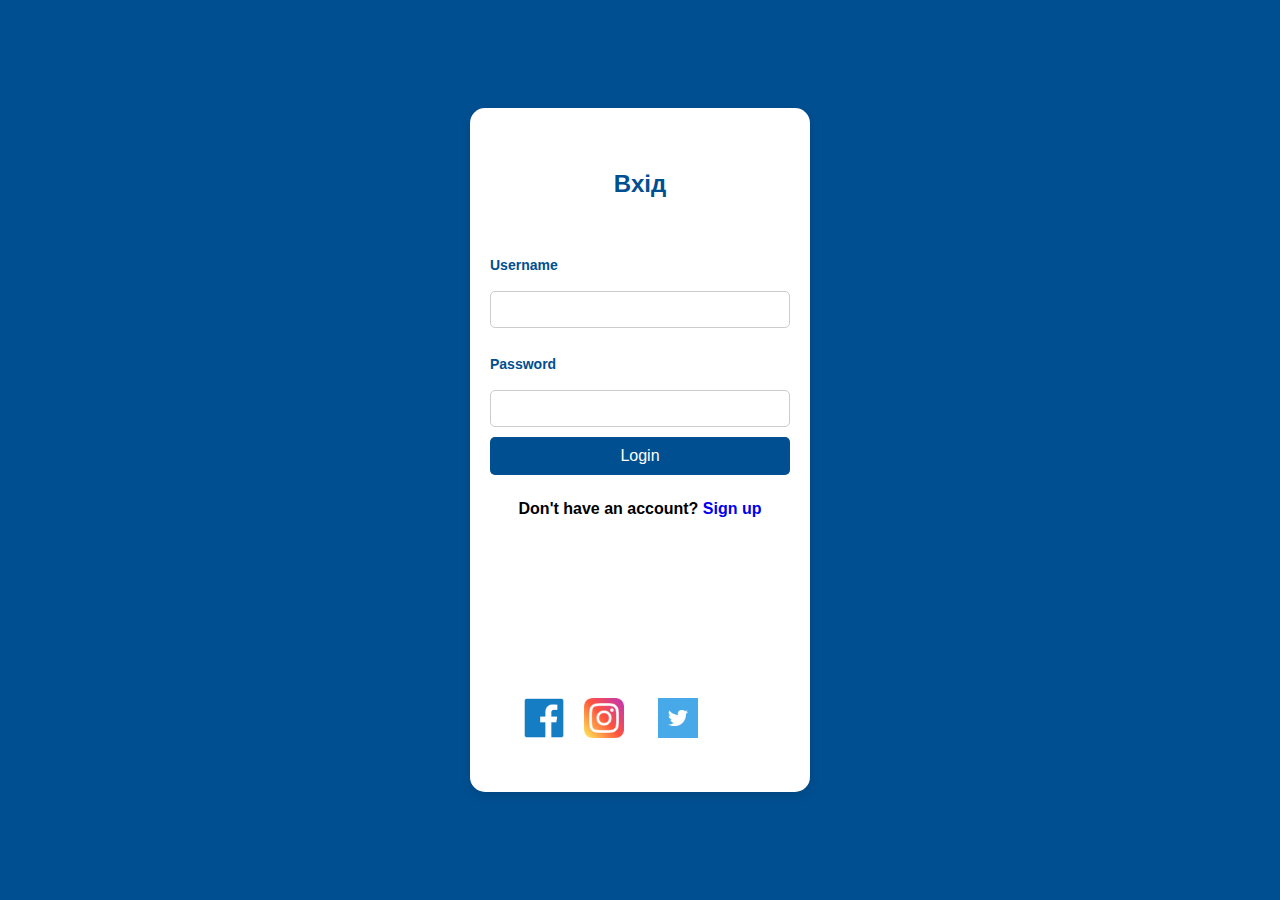
==== login.html @ 899f6657 "Зміни 08.02.25" ====
<!DOCTYPE html>
<html lang="en" xmlns="http://www.w3.org/1999/html">
<head>
    <meta charset="UTF-8">
    <meta name="viewport" content="width=device-width, initial-scale=1.0">
    <title>Login</title>
    <link rel="stylesheet" href="styles.css">
</head>
<body>
    <div class="container">
        <div class="registration-box">
            <h2>Вхід</h2>
            <form>
                <label for="username">Username</label>
                <input type="text" id="username"  required>

                <label for="password">Password</label>
                <input type="password" id="password"  required>

                <button type="submit">Login</button>
            </form>
            <p>Don't have an account? <a href="#"><strong>Sign up</strong></a></p>
              <div class="social-icons">
                <a href=""></a> <img src="[data-uri]" width="40px" height="40px"></a>
                <a href=""><img src="[data-uri]"width="40px" height="40px"></a>
                <a href=""><img src="[data-uri]"width="40px" height="40px"></a>
              </div>
        </div>
    </div>
</body>
</html>
---- styles.css ----
body {
    font-family: Arial, sans-serif;
    background-color: #004F91;
    display: flex;
    justify-content: center;
    align-items: center;
    height: 100vh;
    margin: 0;
    width:1000 px;
    line-height: 3;
}


.container {
    text-align: center;
}

.registration-box {
    background: white;
    padding: 20px;
    border-radius: 15px;
    box-shadow: 0px 4px 10px rgba(0, 0, 0, 0.1);
    width: 300px;

    font-weight:bold;
}

h2 {
    color: #004F91;
}

form {
    display: flex;
    flex-direction: column;
    color: #004F91;
    font-weight:bold;
     border-radius: 30px;
}
label {
    font-size: 14px;
    text-align: left;
    margin: 5px 0;
}

input {
    padding: 10px;
    margin-bottom: 10px;
    border: 1px solid #ccc;
    border-radius: 5px;
}

button {
    background: #004F91;
    color: white;
    padding: 10px;
    border: none;
    border-radius: 5px;
    cursor: pointer;
    font-size: 16px;
}

button:hover {
    background: #003366;
}

p {
    margin-top: 10px;
    font-weight:bold;
}

a {
    color: dark;
    text-decoration: none;
    font-weight: bold;
}

.social-icons {
    text-align: left;
    margin-top: 150px;
}

.social-icons a {
    display: inline-block;
    margin:  15px;
}
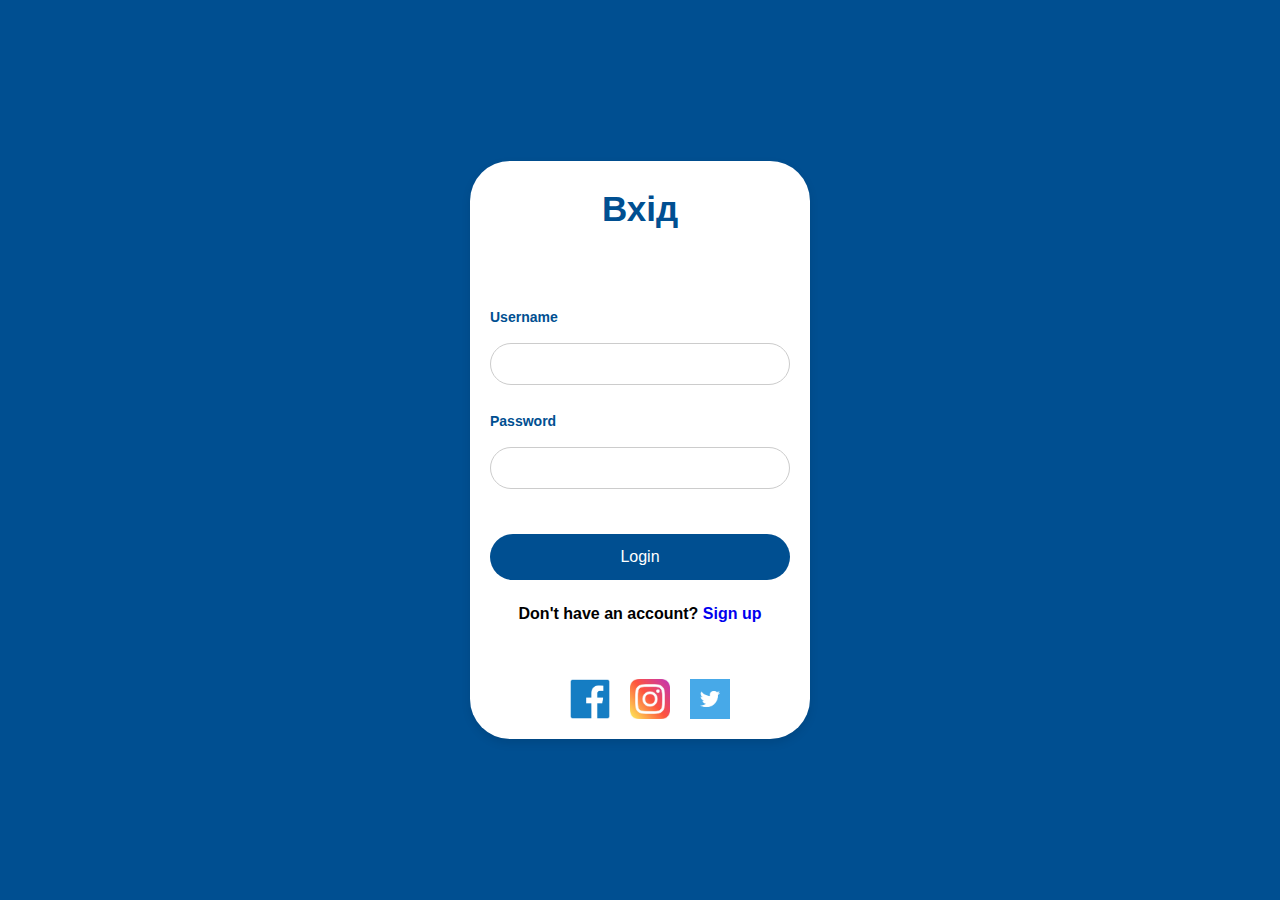
==== commit 90a69cae: ".." ====
--- a/login.html
+++ b/login.html
@@ -5,6 +5,15 @@
     <meta name="viewport" content="width=device-width, initial-scale=1.0">
     <title>Login</title>
     <link rel="stylesheet" href="styles.css">
+<!-- Google tag (gtag.js) -->
+    <script async src="https://www.googletagmanager.com/gtag/js?id=G-DCCLFETFF3"></script>
+    <script>
+    window.dataLayer = window.dataLayer || [];
+    function gtag(){dataLayer.push(arguments);}
+    gtag('js', new Date());
+
+    gtag('config', 'G-DCCLFETFF3');
+    </script>
 </head>
 <body>
     <div class="container">
--- a/styles.css
+++ b/styles.css
@@ -18,15 +18,16 @@
 .registration-box {
     background: white;
     padding: 20px;
-    border-radius: 15px;
+    border-radius: 40px;
     box-shadow: 0px 4px 10px rgba(0, 0, 0, 0.1);
     width: 300px;
-
     font-weight:bold;
 }
 
 h2 {
     color: #004F91;
+    font-size: 35px;
+    margin-top: -25px;
 }
 
 form {
@@ -34,7 +35,7 @@
     flex-direction: column;
     color: #004F91;
     font-weight:bold;
-     border-radius: 30px;
+    border-radius: 30px;
 }
 label {
     font-size: 14px;
@@ -46,7 +47,9 @@
     padding: 10px;
     margin-bottom: 10px;
     border: 1px solid #ccc;
-    border-radius: 5px;
+    border-radius: 60px;
+    height:20px ;
+    margin-top: 0px;
 }
 
 button {
@@ -54,9 +57,11 @@
     color: white;
     padding: 10px;
     border: none;
-    border-radius: 5px;
+    border-radius: 60px;
     cursor: pointer;
     font-size: 16px;
+    height: 46px;
+    margin-top: 35px;
 }
 
 button:hover {
@@ -75,11 +80,17 @@
 }
 
 .social-icons {
-    text-align: left;
-    margin-top: 150px;
+    align-items: center;
+    display: flex;
+    justify-content: center;
+    gap: 20px;
+    margin-top: 41px;
+    width: 100%;
+    text-align: center;
 }
 
 .social-icons a {
-    display: inline-block;
-    margin:  15px;
+    display: flex;
+    gap: 25px;
+    margin-top: 0px;
 }